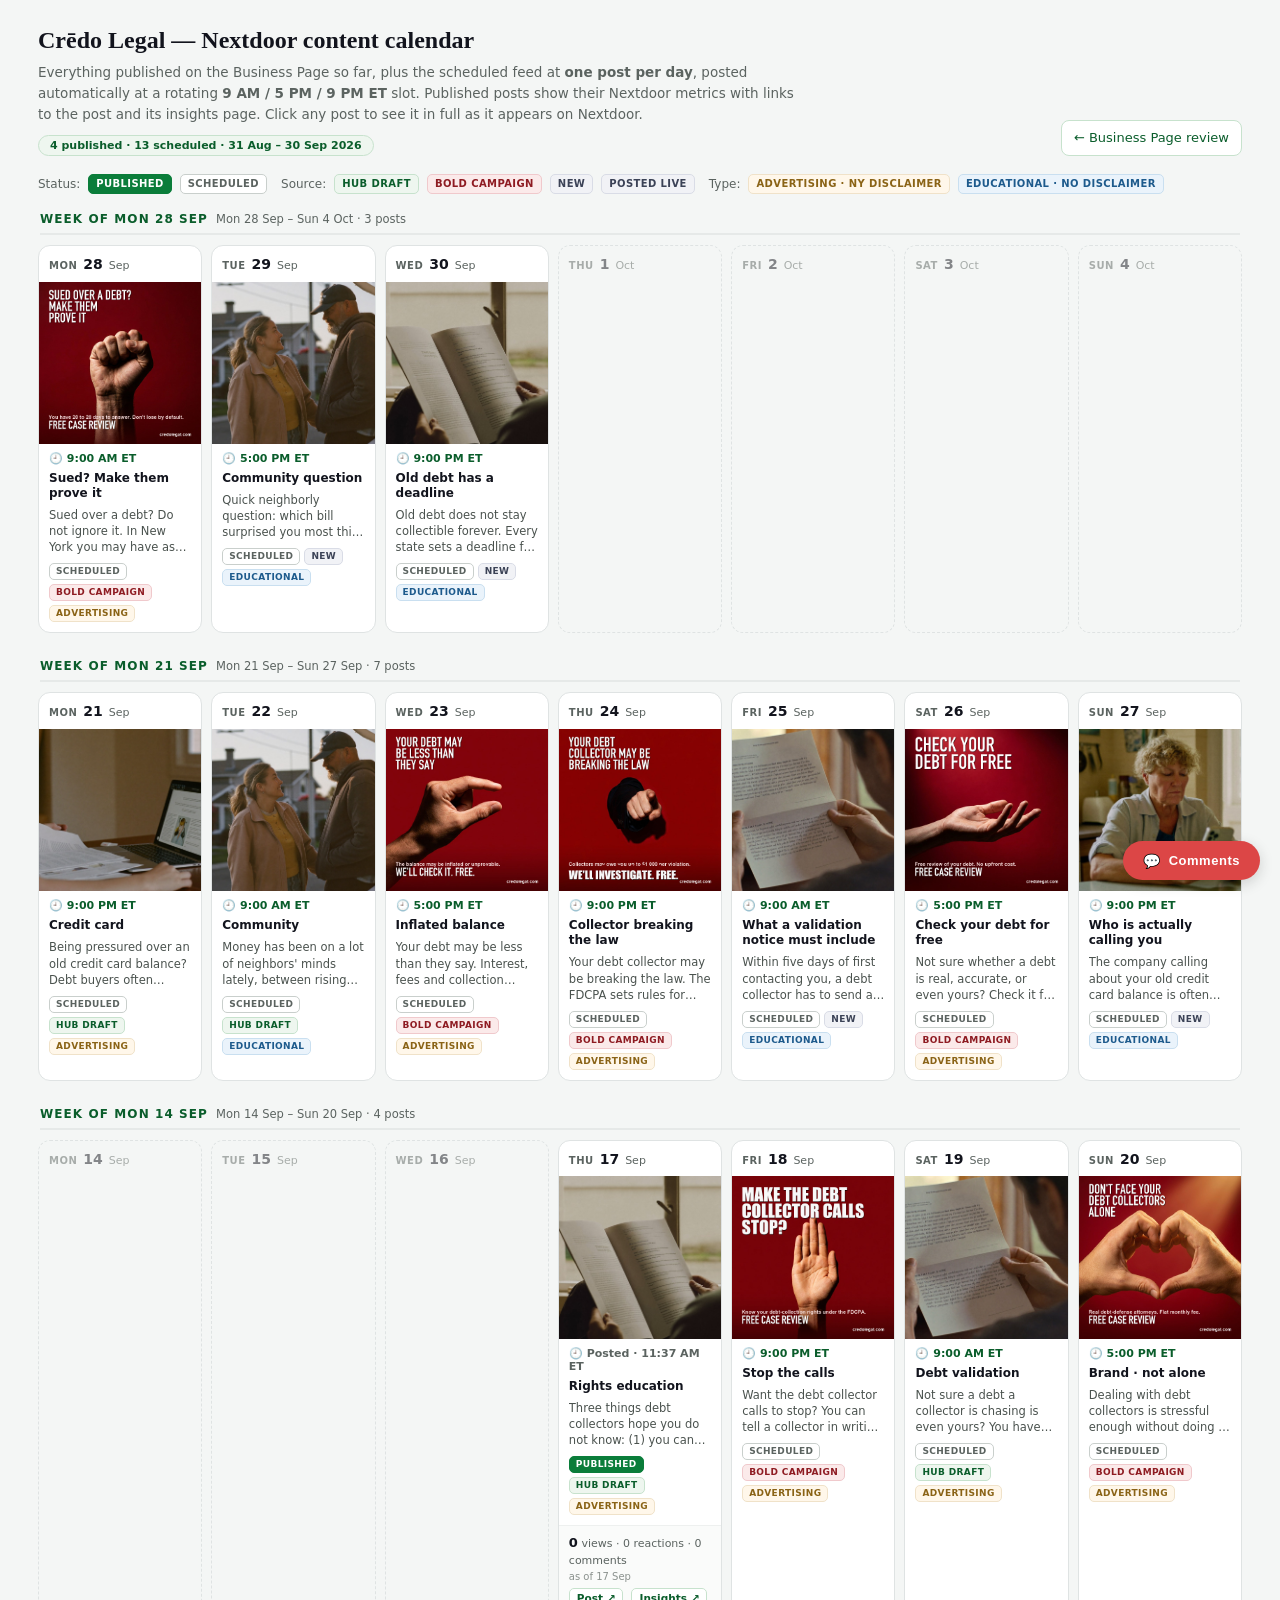
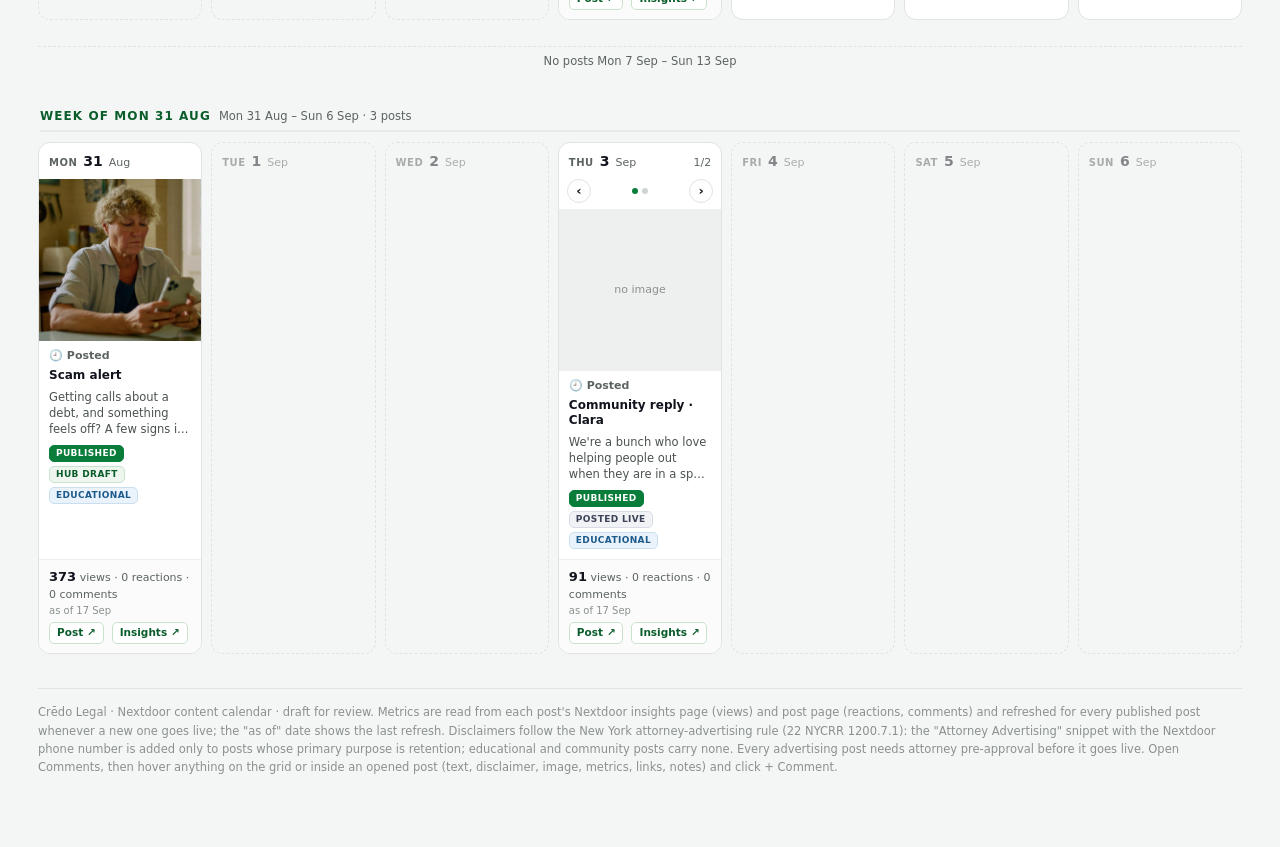
==== calendar.html @ 459166d4 "Sync from credo-private/public/nextdoor-business-page/ @ 5e582cb" ====
<!doctype html><html lang="en"><head><meta charset="utf-8">
<meta name="viewport" content="width=device-width,initial-scale=1">
<meta name="robots" content="noindex">
<title>Crēdo Legal — Nextdoor Content Calendar</title>
<style>
 :root{--green:#0a7d3a;--green2:#0a5d2b;--ink:#12141d;--sec:#5b6360;--line:#dfe3e3;--bg:#f4f6f5;--card:#fff;--soft:#eef6ef;--amber:#c9862b;--red:#8e1b22;
   --body:system-ui,-apple-system,"Segoe UI",Roboto,Arial,sans-serif;--disp:Georgia,"Times New Roman",serif;}
 *{box-sizing:border-box}
 body{margin:0;background:var(--bg);color:var(--ink);font:15px/1.55 var(--body)}
 .page{max-width:1240px;margin:0 auto;padding:26px 18px 70px}
 header.hd{display:flex;gap:18px;align-items:flex-end;flex-wrap:wrap;margin-bottom:18px}
 header.hd h1{font:700 24px/1.2 var(--disp);margin:0}
 header.hd p{color:var(--sec);font-size:13.5px;margin:7px 0 0;line-height:1.55;max-width:760px}
 header.hd .tag{display:inline-block;font:600 11px var(--body);background:var(--soft);color:var(--green2);border:1px solid #c7e2cd;border-radius:20px;padding:3px 11px;margin-top:10px}
 header.hd .back{margin-left:auto;font-size:13px;color:var(--green2);text-decoration:none;border:1px solid #c7e2cd;background:#fff;border-radius:8px;padding:7px 12px;white-space:nowrap}
 header.hd .back:hover{background:var(--soft)}
 .legend{display:flex;gap:14px;flex-wrap:wrap;align-items:center;font-size:12px;color:var(--sec);margin:0 0 18px}
 .legend .grp{display:flex;gap:8px;align-items:center;flex-wrap:wrap}
 .b{display:inline-block;font:600 10px/1 var(--body);letter-spacing:.04em;text-transform:uppercase;border-radius:5px;padding:4px 7px;border:1px solid transparent;white-space:nowrap}
 .b.src-hub{background:var(--soft);color:var(--green2);border-color:#c7e2cd}
 .b.src-bold{background:#fbeaea;color:var(--red);border-color:#f0c9cc}
 .b.src-new{background:#f1f2f6;color:#3b4256;border-color:#d9dce6}
 .b.src-live{background:#f1f2f6;color:#3b4256;border-color:#d9dce6}
 .b.t-ad{background:#fff7ea;color:#8a6316;border-color:#f0e2c9}
 .b.t-edu{background:#eaf3fb;color:#1d5a8c;border-color:#c9dff0}
 .b.st-published{background:var(--green);color:#fff;border-color:var(--green)}
 .b.st-scheduled{background:#fff;color:var(--sec);border-color:#c9cfcc}
 .week{margin-bottom:26px}
 .week h2{font:700 12px var(--body);text-transform:uppercase;letter-spacing:.09em;color:var(--green2);margin:0 2px 10px;padding-bottom:7px;border-bottom:2px solid #e6e9e8}
 .week h2 span{color:var(--sec);font-weight:400;text-transform:none;letter-spacing:0;font-size:11.5px;margin-left:8px}
 .gap{font-size:11.5px;color:var(--sec);text-align:center;padding:6px 0 18px;border-top:1px dashed var(--line);margin:0 0 20px}
 .grid{display:grid;grid-template-columns:repeat(7,minmax(0,1fr));gap:9px}
 .cell{background:var(--card);border:1px solid var(--line);border-radius:12px;overflow:hidden;display:flex;flex-direction:column;min-width:0}
 .cell .day{display:flex;align-items:baseline;gap:6px;padding:8px 10px 6px;font-size:11px;color:var(--sec)}
 .cell .day b{font-size:14px;color:var(--ink);font-variant-numeric:tabular-nums}
 .cell .day .dow{text-transform:uppercase;letter-spacing:.05em;font-weight:700;font-size:10px}
 .cell.empty{background:transparent;border:1px dashed var(--line)}
 .cell.today{border:2px solid var(--green);box-shadow:0 0 0 3px rgba(10,125,58,.12)}
 .cell.today .day .tdy{margin-left:auto;font:700 9px/1 var(--body);letter-spacing:.06em;text-transform:uppercase;color:#fff;background:var(--green);border-radius:4px;padding:3px 5px}
 .cell.today .day .cnt{margin-left:6px!important}
 .cell.empty .day{opacity:.5}
 .item{display:flex;flex-direction:column;cursor:pointer;transition:background .15s;flex:1}
 /* carousel: several posts on one day share a cell, one visible at a time */
 .car{display:flex;flex-direction:column;flex:1;min-width:0}
 .car .item[hidden]{display:none}
 .car-nav{display:flex;align-items:center;justify-content:space-between;gap:6px;padding:0 8px 6px}
 .car-nav button{width:24px;height:24px;border-radius:50%;border:1px solid var(--line);background:#fff;color:var(--ink);font:600 13px/1 var(--body);cursor:pointer;display:grid;place-items:center;padding:0}
 .car-nav button:hover{background:var(--soft);border-color:#c7e2cd}
 .car-nav .dots{display:flex;gap:4px;align-items:center}
 .car-nav .dots i{width:6px;height:6px;border-radius:50%;background:#cfd5d2;display:block;cursor:pointer}
 .car-nav .dots i.on{background:var(--green)}
 .car-nav .cnt{font-size:10px;color:var(--sec);font-variant-numeric:tabular-nums}
 .item:hover{background:#fafcfa}
 .item .thumb{aspect-ratio:1/1;background:#eef0ef;overflow:hidden;display:grid;place-items:center;color:#8a918d;font-size:11px}
 .item .thumb img{width:100%;height:100%;object-fit:cover;display:block}
 .item .body{padding:8px 10px 10px;display:flex;flex-direction:column;gap:6px;flex:1}
 .item .cluster{font:700 12px/1.25 var(--body);color:var(--ink)}
 .item .when{font:600 11px/1.2 var(--body);color:var(--green2);display:flex;align-items:center;gap:4px}
 .item .when.pub{color:var(--sec)}
 .item .pv{font-size:11.5px;line-height:1.4;color:#4a524e;display:-webkit-box;-webkit-line-clamp:3;-webkit-box-orient:vertical;overflow:hidden}
 .item .badges{display:flex;gap:4px;flex-wrap:wrap;padding-top:2px}
 .item .badges .b{padding:3px 6px;font-size:9px;max-width:100%;overflow:hidden;text-overflow:ellipsis}
 .item .stats{margin-top:auto;border-top:1px solid #eef0ef;padding:7px 10px 9px;font-size:11px;line-height:1.5;color:var(--sec);background:#fafbfa}
 .item .stats b{color:var(--ink);font-size:13px}
 .item .stats .asof{font-size:10px;color:#8a918d}
 .item .links{display:flex;gap:8px;margin-top:4px}
 .item .links a{font-size:10.5px;font-weight:600;color:var(--green2);text-decoration:none;border:1px solid #c7e2cd;border-radius:5px;padding:2px 7px;background:#fff}
 .item .links a:hover{background:var(--soft)}
 @media(max-width:980px){.grid{grid-template-columns:repeat(4,minmax(0,1fr))}}
 @media(max-width:640px){.grid{grid-template-columns:repeat(2,minmax(0,1fr))}}
 /* ---- modal ---- */
 .overlay{position:fixed;inset:0;background:rgba(18,20,26,.55);display:none;align-items:flex-start;justify-content:center;z-index:9000;padding:28px 16px;overflow:auto}
 .overlay.on{display:flex}
 .modal{background:#fff;border-radius:14px;max-width:920px;width:100%;box-shadow:0 20px 60px rgba(0,0,0,.3);display:grid;grid-template-columns:minmax(0,1.15fr) minmax(0,.85fr);overflow:hidden}
 @media(max-width:760px){.modal{grid-template-columns:1fr}}
 .modal .mh{grid-column:1/-1;display:flex;align-items:center;gap:8px;flex-wrap:wrap;padding:12px 16px;border-bottom:1px solid var(--line);font-size:13px;color:var(--sec)}
 .modal .mh b{color:var(--ink);font-size:14px}
 .modal .mh .close{margin-left:auto;cursor:pointer;border:none;background:none;font-size:22px;color:var(--sec);line-height:1}
 .post{border-right:1px solid var(--line)}
 @media(max-width:760px){.post{border-right:0;border-bottom:1px solid var(--line)}}
 .post .ph{display:flex;align-items:center;gap:10px;padding:13px 16px 6px}
 .post .pav{width:38px;height:38px;border-radius:10px;background:#fff;border:1px solid #eef0ef;display:grid;place-items:center;overflow:hidden}
 .post .pav img{width:80%}
 .post .pw{line-height:1.25}.post .pw strong{font-size:13.5px}.post .pw small{color:var(--sec);font-size:11.5px;display:block}
 .post .pb{padding:4px 16px 12px;font-size:14px;line-height:1.55;white-space:pre-wrap}
 .post .pb a{color:var(--green2);font-weight:600;word-break:break-all}
 .post .pb .disc{display:block;margin-top:10px;font-size:11px;color:#8a918d}
 .post .pimg{display:block;width:100%;background:#eef0ef}
 .post .pf{display:flex;gap:16px;padding:9px 16px;border-top:1px solid #eef0ef;color:var(--sec);font-size:12.5px}
 .meta{padding:14px 16px 18px;font-size:12.5px;display:flex;flex-direction:column;gap:12px;background:#fafbfa}
 .meta .row{display:grid;grid-template-columns:86px 1fr;gap:8px;align-items:start}
 .meta .l{font:700 10px var(--body);text-transform:uppercase;letter-spacing:.06em;color:var(--sec);padding-top:3px}
 .meta .v{color:var(--ink);line-height:1.5;min-width:0;word-break:break-word}
 .meta .v a{color:var(--green2)}
 .meta .why{font-size:12px;color:var(--sec);line-height:1.5}
 .meta .note{background:#fdf9f1;border:1px solid #f0e2c9;border-left:3px solid var(--amber);border-radius:8px;padding:9px 11px;font-size:12px;color:#6b5426;line-height:1.5}
 .meta .kpi{display:grid;grid-template-columns:repeat(3,1fr);gap:8px}
 .meta .kpi div{background:#fff;border:1px solid var(--line);border-radius:8px;padding:8px 10px;text-align:center}
 .meta .kpi b{display:block;font-size:20px;line-height:1.1;color:var(--ink)}
 .meta .kpi span{font-size:10px;text-transform:uppercase;letter-spacing:.05em;color:var(--sec)}
 .meta .acts{display:flex;gap:8px;margin-top:auto;padding-top:6px;flex-wrap:wrap}
 .btn{font:600 12.5px var(--body);cursor:pointer;border:1px solid var(--line);background:#fff;border-radius:8px;padding:7px 12px;color:var(--ink);text-decoration:none}
 .btn:hover{background:var(--soft)}
 .btn.primary{background:var(--green);color:#fff;border-color:var(--green)}
 .btn.primary:hover{background:var(--green2)}
 footer{margin-top:34px;padding-top:14px;border-top:1px solid var(--line);font-size:11.5px;color:#8a918d;line-height:1.6}
 html[data-review-mode="on"] body{padding-right:340px}
 html[data-review-mode="on"] .overlay{top:46px;right:330px}
 html[data-review-mode="on"] .cell{overflow:visible}
</style></head><body>
<div class="page">

<header class="hd">
  <div>
    <h1 data-comment-target data-comment-id="nd-cal-title">Crēdo Legal — Nextdoor content calendar</h1>
    <p data-comment-target data-comment-id="nd-cal-intro">Everything published on the Business Page so far, plus the scheduled feed at <b>one post per day</b>, posted automatically at a rotating <b>9 AM / 5 PM / 9 PM ET</b> slot. Published posts show their Nextdoor metrics with links to the post and its insights page. Click any post to see it in full as it appears on Nextdoor.</p>
    <span class="tag" id="summary">…</span>
  </div>
  <a class="back" href="index.html">← Business Page review</a>
</header>

<div class="legend" data-comment-target data-comment-id="nd-cal-legend">
  <span class="grp"><span>Status:</span><span class="b st-published">Published</span><span class="b st-scheduled">Scheduled</span></span>
  <span class="grp"><span>Source:</span><span class="b src-hub">Hub draft</span><span class="b src-bold">Bold campaign</span><span class="b src-new">New</span><span class="b src-live">Posted live</span></span>
  <span class="grp"><span>Type:</span><span class="b t-ad">Advertising · NY disclaimer</span><span class="b t-edu">Educational · no disclaimer</span></span>
</div>

<div id="cal"></div>

<footer data-comment-target data-comment-id="nd-cal-footer">
  Crēdo Legal · Nextdoor content calendar · draft for review. Metrics are read from each post's Nextdoor insights page (views) and post page (reactions, comments) and refreshed for every published post whenever a new one goes live; the "as of" date shows the last refresh. Disclaimers follow the New York attorney-advertising rule (22 NYCRR 1200.7.1): the "Attorney Advertising" snippet with the Nextdoor phone number is added only to posts whose primary purpose is retention; educational and community posts carry none. Every advertising post needs attorney pre-approval before it goes live. Open Comments, then hover anything on the grid or inside an opened post (text, disclaimer, image, metrics, links, notes) and click + Comment.
</footer>

</div>

<div class="overlay" id="ov" role="dialog" aria-modal="true">
  <div class="modal" id="modal"></div>
</div>

<!-- Load the data uncached: the browser otherwise keeps serving an old calendar-posts.js after dates or metrics change. -->
<script>document.write('<script src="calendar-posts.js?v='+Date.now()+'"><\/script>');</script>
<script>
(function(){ /* scoped: review-mode.js declares globals (modal, esc, render, …) that would clobber these */
/* Standing disclaimer pieces (brand/ny-attorney-advertising-disclaimer.md; Nextdoor phone) */
var BASE = 'Attorney Advertising. Credo Legal Services, P.C., 1 Liberty Plaza, Suite 401, New York, NY 10006. (646) 350-2650.';
var DRAM = 'Image is a dramatization.';
var PRIOR = 'Prior results do not guarantee a similar outcome.';

var POSTS = window.CREDO_ND_POSTS;
var SRC = {hub:'Hub draft', bold:'Bold campaign', 'new':'New', live:'Posted live'};
var DOW = ['Mon','Tue','Wed','Thu','Fri','Sat','Sun'];
var MON = ['Jan','Feb','Mar','Apr','May','Jun','Jul','Aug','Sep','Oct','Nov','Dec'];

function d(s){var p=s.split('-');return new Date(Date.UTC(+p[0],+p[1]-1,+p[2]));}
function iso(dt){return dt.toISOString().slice(0,10);}
function fmt(dt){return DOW[(dt.getUTCDay()+6)%7]+' '+dt.getUTCDate()+' '+MON[dt.getUTCMonth()];}
function fmtShort(s){var dt=d(s);return dt.getUTCDate()+' '+MON[dt.getUTCMonth()];}
function disclaimer(p){ if(p.type!=='ad') return ''; var s=BASE; if(p.disc.indexOf('dram')>-1) s+=' '+DRAM; if(p.disc.indexOf('prior')>-1) s+=' '+PRIOR; return s; }
function esc(s){return String(s).replace(/[&<>"]/g,function(c){return {'&':'&amp;','<':'&lt;','>':'&gt;','"':'&quot;'}[c];});}
function linkify(s){return esc(s).replace(/(start\.credolegal\.com[\w\/-]*)/g,'<a href="https://$1" target="_blank" rel="noopener">$1</a>');}
/* 'HH:MM' (24h, ET) → '5:00 PM ET' */
function fmtTime(t){ if(!t) return ''; var h=+t.slice(0,2), m=t.slice(3,5); return ((h%12)||12)+':'+m+' '+(h<12?'AM':'PM')+' ET'; }
function whenLabel(p){
  if (p.status==='scheduled') return p.time ? fmtTime(p.time) : 'Time TBD';
  if (p.postedAt) { var et = new Date(p.postedAt).toLocaleTimeString('en-US',{timeZone:'America/New_York',hour:'numeric',minute:'2-digit'}); return 'Posted · '+et+' ET'; }
  return 'Posted';
}
function slug(s){return s.toLowerCase().replace(/[^a-z0-9]+/g,'-').replace(/^-|-$/g,'');}

var byDate = {}; POSTS.forEach(function(p){(byDate[p.date]=byDate[p.date]||[]).push(p);});
var dates = Object.keys(byDate).sort();
var first = d(dates[0]), last = d(dates[dates.length-1]);
var start = new Date(first); start.setUTCDate(start.getUTCDate()-((start.getUTCDay()+6)%7));

var n = new Date(), TODAY = n.getFullYear()+'-'+String(n.getMonth()+1).padStart(2,'0')+'-'+String(n.getDate()).padStart(2,'0');
var nPub = POSTS.filter(function(p){return p.status==='published';}).length;
document.getElementById('summary').textContent = nPub+' published · '+(POSTS.length-nPub)+' scheduled · '+fmtShort(dates[0])+' – '+fmtShort(dates[dates.length-1])+' 2026';

/* ---- Review-widget anchors ----
 * Every element carries a stable data-comment-id built from the post key (date + topic
 * slug), so comments survive reordering and re-renders:
 *   grid item      nd-cal-<key>            + -image | -topic | -text | -badges | -metrics | -links
 *   post modal     nd-post-<key>-<part>    header | author | text | disclaimer | image | metrics |
 *                                          asof | url | insights | topic | source | imgnote | lp |
 *                                          length | why | note | actions
 * The modal is rendered on demand, so after opening it we call window.__rwRefresh (widget
 * re-applies outlines/dots) and window.__rwReveal opens the right post or carousel slide
 * when a comment is clicked in the sidebar. */
function keyOf(p){ return p.date+'-'+slug(p.cluster); }
function A(id){ return ' data-comment-target data-comment-id="'+id+'"'; }
var BY_KEY = {}; POSTS.forEach(function(p){ BY_KEY[keyOf(p)] = p; });

function itemHtml(p){
  var m = p.metrics, k = 'nd-cal-'+keyOf(p);
  return '<div class="item"'+A(k)+' data-key="'+keyOf(p)+'">'+
    '<div class="thumb"'+A(k+'-image')+'>'+(p.img?'<img src="'+p.img+'" alt="" loading="lazy">':'no image')+'</div>'+
    '<div class="body"><div class="when'+(p.status==='published'?' pub':'')+'"'+A(k+'-time')+'>🕘 '+esc(whenLabel(p))+'</div><div class="cluster"'+A(k+'-topic')+'>'+esc(p.cluster)+'</div><div class="pv"'+A(k+'-text')+'>'+esc(p.text)+'</div>'+
    '<div class="badges"'+A(k+'-badges')+'><span class="b st-'+p.status+'">'+p.status+'</span><span class="b src-'+p.src+'">'+SRC[p.src]+'</span><span class="b t-'+p.type+'">'+(p.type==='ad'?'Advertising':'Educational')+'</span></div></div>'+
    (m ? '<div class="stats"><div'+A(k+'-metrics')+'><b>'+m.views+'</b> views · '+m.reactions+' reactions · '+m.comments+' comments<div class="asof">as of '+fmtShort(m.asOf)+'</div></div>'+
         '<div class="links"'+A(k+'-links')+'><a href="'+p.url+'" target="_blank" rel="noopener" onclick="event.stopPropagation()">Post ↗</a><a href="'+p.insights+'" target="_blank" rel="noopener" onclick="event.stopPropagation()">Insights ↗</a></div></div>' : '')+
  '</div>';
}

function setupCarousel(cell, items){
  var idx = 0, dots = cell.querySelectorAll('.car-nav .dots i'), cnt = cell.querySelector('.day .cnt');
  function show(n){
    idx = (n + items.length) % items.length;
    for (var k=0;k<items.length;k++){ items[k].hidden = k!==idx; dots[k].classList.toggle('on', k===idx); }
    cnt.textContent = (idx+1)+'/'+items.length;
  }
  cell.querySelector('.prev').addEventListener('click', function(e){ e.stopPropagation(); show(idx-1); });
  cell.querySelector('.next').addEventListener('click', function(e){ e.stopPropagation(); show(idx+1); });
  for (var k=0;k<dots.length;k++) dots[k].addEventListener('click', (function(n){return function(e){ e.stopPropagation(); show(n); };})(k));
  cell.__show = function(key){ for (var k=0;k<items.length;k++) if (items[k].getAttribute('data-key')===key) show(k); };
  show(0);
}

/* Build chronologically (so gaps are detected), then render latest week first. */
var blocks = [], cur = new Date(start), gapFrom = null;
while (cur <= last) {
  var wkEnd = new Date(cur); wkEnd.setUTCDate(wkEnd.getUTCDate()+6);
  var cnt = 0; for (var i=0;i<7;i++){var t=new Date(cur); t.setUTCDate(t.getUTCDate()+i); cnt += (byDate[iso(t)]||[]).length;}
  if (!cnt) { if (gapFrom===null) gapFrom = new Date(cur); cur.setUTCDate(cur.getUTCDate()+7); continue; }
  if (gapFrom) { var gEnd=new Date(cur); gEnd.setUTCDate(gEnd.getUTCDate()-1); var g=document.createElement('div'); g.className='gap'; g.textContent='No posts '+fmt(gapFrom)+' – '+fmt(gEnd); blocks.push(g); gapFrom=null; }
  var week = document.createElement('div'); week.className='week';
  week.innerHTML = '<h2'+A('nd-cal-week-'+iso(cur))+'>Week of '+fmt(cur)+'<span>'+fmt(cur)+' – '+fmt(wkEnd)+' · '+cnt+' post'+(cnt===1?'':'s')+'</span></h2>';
  var grid = document.createElement('div'); grid.className='grid';
  for (var i=0;i<7;i++){
    var day = new Date(cur); day.setUTCDate(day.getUTCDate()+i);
    var key = iso(day), list = byDate[key]||[];
    var cell = document.createElement('div');
    var isToday = key === TODAY;
    cell.className = 'cell'+(list.length?'':' empty')+(isToday?' today':'');
    var multi = list.length > 1;
    cell.innerHTML = '<div class="day"><span class="dow">'+DOW[i]+'</span><b>'+day.getUTCDate()+'</b><span>'+MON[day.getUTCMonth()]+'</span>'+(isToday?'<span class="tdy">Today</span>':'')+
      (multi?'<span class="cnt" style="margin-left:auto;font-variant-numeric:tabular-nums"></span>':'')+'</div>'+
      (multi ? '<div class="car-nav" data-review-skip><button type="button" class="prev" aria-label="Previous post">‹</button>'+
               '<span class="dots">'+list.map(function(_,k){return '<i data-k="'+k+'"></i>';}).join('')+'</span>'+
               '<button type="button" class="next" aria-label="Next post">›</button></div>' : '')+
      '<div class="car">'+list.map(itemHtml).join('')+'</div>';
    var items = cell.querySelectorAll('.item');
    list.forEach(function(p,ix){ items[ix].addEventListener('click', function(){ open(p); }); });
    if (multi) setupCarousel(cell, items);
    grid.appendChild(cell);
  }
  week.appendChild(grid); blocks.push(week);
  cur.setUTCDate(cur.getUTCDate()+7);
}
var cal = document.getElementById('cal');
blocks.reverse().forEach(function(b){ cal.appendChild(b); });
/* open on today's week so the current post is in view */
var todayCell = cal.querySelector('.cell.today');
if (todayCell && !location.hash) setTimeout(function(){ todayCell.closest('.week').scrollIntoView({block:'start'}); }, 0);

var ov = document.getElementById('ov'), modal = document.getElementById('modal');
function open(p){
  var dsc = disclaimer(p), full = p.text + (dsc ? '\n\n'+dsc : '');
  var isSquare = /1x1/.test(p.img), m = p.metrics, k = 'nd-post-'+keyOf(p);
  function row(part, label, val, cls){ return '<div class="row"'+A(k+'-'+part)+'><span class="l">'+label+'</span><span class="v'+(cls?' '+cls:'')+'">'+val+'</span></div>'; }
  modal.innerHTML =
    '<div class="mh"'+A(k+'-header')+'><b>'+fmt(d(p.date))+' '+d(p.date).getUTCFullYear()+'</b><span class="b st-'+p.status+'">'+p.status+'</span><span class="b src-'+p.src+'">'+SRC[p.src]+'</span><span class="b t-'+p.type+'">'+(p.type==='ad'?'Advertising · NY disclaimer':'Educational · no disclaimer')+'</span><button class="close" aria-label="Close" data-review-skip>×</button></div>'+
    '<div class="post">'+
      '<div class="ph"'+A(k+'-author')+'><span class="pav"><img src="assets/credo-mark.png" alt=""></span><span class="pw"><strong>Credo Legal Services Professional Corporation</strong><small>Business post · '+fmt(d(p.date))+'</small></span></div>'+
      '<div class="pb"><div'+A(k+'-text')+'>'+linkify(p.text)+'</div>'+(dsc?'<span class="disc"'+A(k+'-disclaimer')+'>'+esc(dsc)+'</span>':'')+'</div>'+
      (p.img?'<div'+A(k+'-image')+'><img class="pimg" src="'+p.img+'" alt="" style="aspect-ratio:'+(isSquare?'1/1':'16/9')+';object-fit:cover"></div>':'')+
      '<div class="pf"><span>🏠 Thank</span><span>💬 Reply</span><span>↗ Share</span></div>'+
    '</div>'+
    '<div class="meta">'+
      (m ? '<div class="kpi"'+A(k+'-metrics')+'><div><b>'+m.views+'</b><span>views</span></div><div><b>'+m.reactions+'</b><span>reactions</span></div><div><b>'+m.comments+'</b><span>comments</span></div></div>'+
           row('asof','As of',fmt(d(m.asOf))+' '+d(m.asOf).getUTCFullYear())+
           row('url','Post','<a href="'+p.url+'" target="_blank" rel="noopener">'+esc(p.url.replace('https://',''))+'</a>')+
           row('insights','Insights','<a href="'+p.insights+'" target="_blank" rel="noopener">'+esc(p.insights.replace('https://',''))+'</a>') : '')+
      row('time', p.status==='scheduled'?'Scheduled':'Posted', esc(fmt(d(p.date))+' '+d(p.date).getUTCFullYear()+' · '+(p.status==='scheduled'?fmtTime(p.time):whenLabel(p).replace('Posted · ',''))))+
      row('topic','Topic',esc(p.cluster))+
      row('source','Source',SRC[p.src])+
      row('imgnote','Image',esc(p.imgNote))+
      (p.lp?row('lp','Landing page','<a href="'+p.lp+'" target="_blank" rel="noopener">'+esc(p.lp.replace('https://',''))+'</a>'):'')+
      row('length','Length',full.length+' characters'+(dsc?' incl. disclaimer':''))+
      row('why','Disclaimer',esc(p.why),'why')+
      (p.note?'<div class="note"'+A(k+'-note')+'>'+esc(p.note)+'</div>':'')+
      '<div class="acts" data-review-skip><button class="btn primary" id="copy">Copy post text</button>'+
      (m?'<a class="btn" href="'+p.url+'" target="_blank" rel="noopener">Open post ↗</a><a class="btn" href="'+p.insights+'" target="_blank" rel="noopener">Open insights ↗</a>':'')+
      '<button class="btn" id="cls">Close</button></div>'+
    '</div>';
  ov.classList.add('on');
  modal.querySelector('.close').onclick = close; modal.querySelector('#cls').onclick = close;
  modal.querySelector('#copy').onclick = function(){ navigator.clipboard.writeText(full).then(function(){ var b=modal.querySelector('#copy'); b.textContent='Copied'; setTimeout(function(){b.textContent='Copy post text';},1400); }); };
  if (window.__rwRefresh) window.__rwRefresh();
}
function close(){ ov.classList.remove('on'); }
ov.addEventListener('click', function(e){ if(e.target===ov) close(); });

/* Sidebar → element: open the post modal for nd-post-* anchors, flip the carousel for nd-cal-* anchors. */
window.__rwReveal = function(anchor){
  var sel = '[data-comment-id="'+(window.CSS&&CSS.escape?CSS.escape(anchor):anchor)+'"]';
  var mp = /^nd-post-(\d{4}-\d{2}-\d{2}-[a-z0-9-]+?)-(header|author|text|disclaimer|image|metrics|asof|url|insights|time|topic|source|imgnote|lp|length|why|note)$/.exec(anchor);
  if (mp && BY_KEY[mp[1]]) { open(BY_KEY[mp[1]]); return modal.querySelector(sel); }
  close();
  var el = document.querySelector(sel);
  if (el) { var item = el.closest('.item'), cell = el.closest('.cell'); if (item && cell && cell.__show) cell.__show(item.getAttribute('data-key')); }
  return el;
};
document.addEventListener('keydown', function(e){ if(e.key==='Escape' && !document.querySelector('.review-modal-overlay')) close(); });
})();
</script>
<script src="review.config.js"></script>
<script src="review-bootstrap.js"></script>
</body></html>
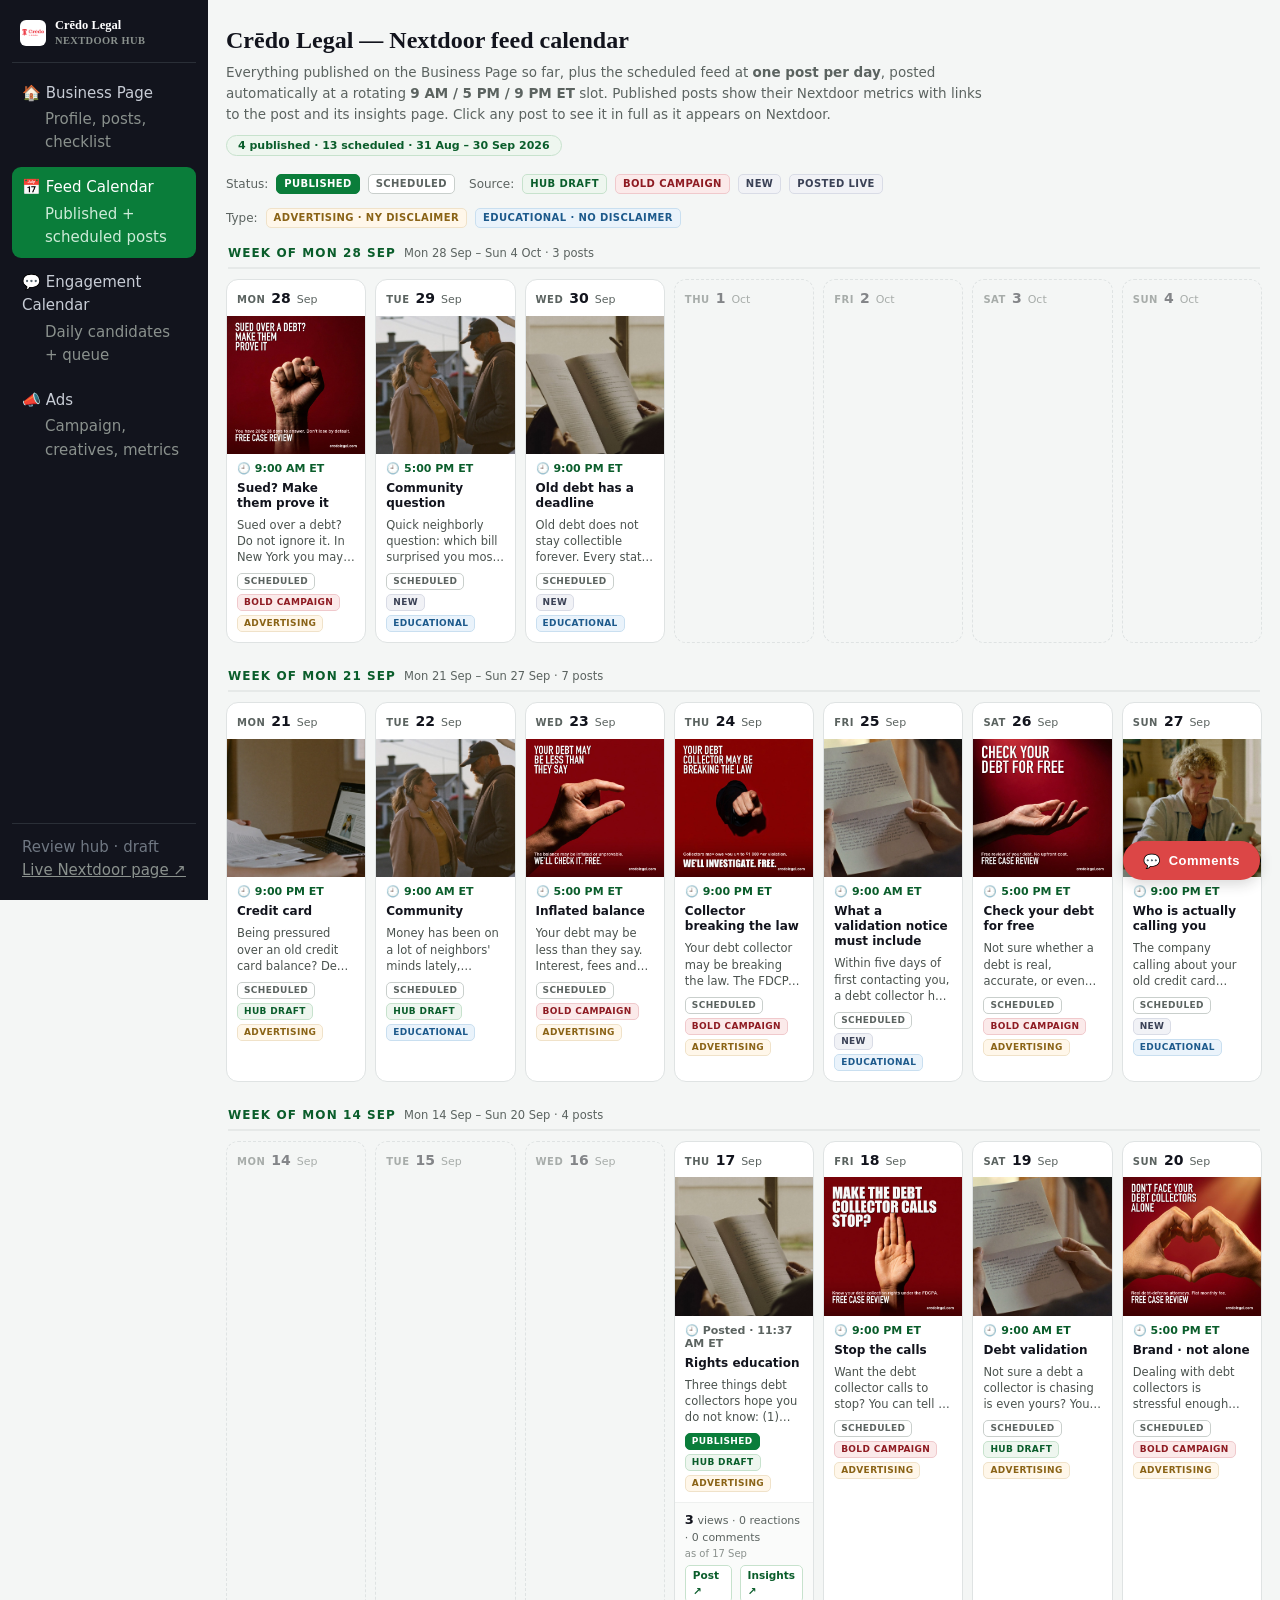
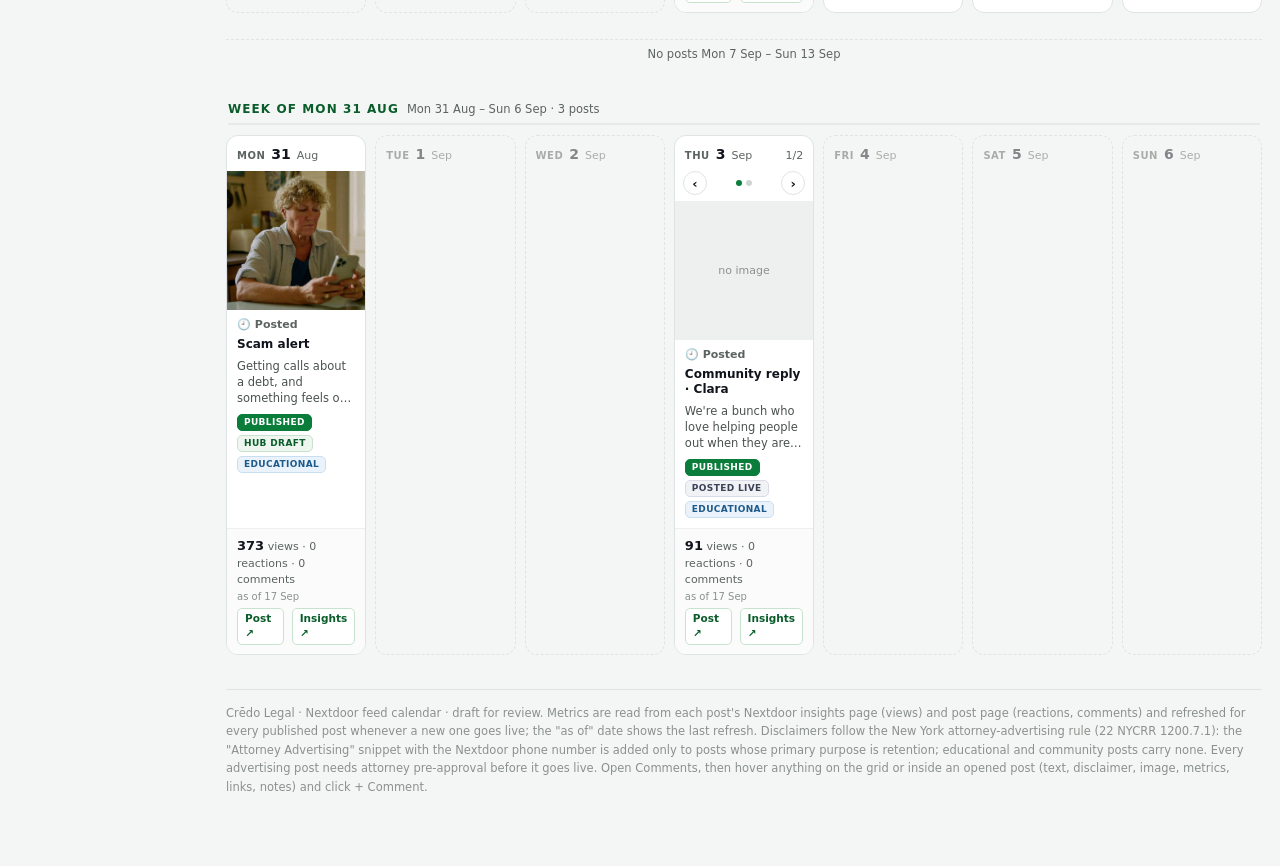
==== commit 14eb74f2: "Sync from credo-private/public/nextdoor-business-page/ @ 02d41c4" ====
--- a/calendar.html
+++ b/calendar.html
@@ -1,7 +1,7 @@
 <!doctype html><html lang="en"><head><meta charset="utf-8">
 <meta name="viewport" content="width=device-width,initial-scale=1">
 <meta name="robots" content="noindex">
-<title>Crēdo Legal — Nextdoor Content Calendar</title>
+<title>Crēdo Legal — Nextdoor Feed Calendar</title>
 <style>
  :root{--green:#0a7d3a;--green2:#0a5d2b;--ink:#12141d;--sec:#5b6360;--line:#dfe3e3;--bg:#f4f6f5;--card:#fff;--soft:#eef6ef;--amber:#c9862b;--red:#8e1b22;
    --body:system-ui,-apple-system,"Segoe UI",Roboto,Arial,sans-serif;--disp:Georgia,"Times New Roman",serif;}
@@ -12,8 +12,6 @@
  header.hd h1{font:700 24px/1.2 var(--disp);margin:0}
  header.hd p{color:var(--sec);font-size:13.5px;margin:7px 0 0;line-height:1.55;max-width:760px}
  header.hd .tag{display:inline-block;font:600 11px var(--body);background:var(--soft);color:var(--green2);border:1px solid #c7e2cd;border-radius:20px;padding:3px 11px;margin-top:10px}
- header.hd .back{margin-left:auto;font-size:13px;color:var(--green2);text-decoration:none;border:1px solid #c7e2cd;background:#fff;border-radius:8px;padding:7px 12px;white-space:nowrap}
- header.hd .back:hover{background:var(--soft)}
  .legend{display:flex;gap:14px;flex-wrap:wrap;align-items:center;font-size:12px;color:var(--sec);margin:0 0 18px}
  .legend .grp{display:flex;gap:8px;align-items:center;flex-wrap:wrap}
  .b{display:inline-block;font:600 10px/1 var(--body);letter-spacing:.04em;text-transform:uppercase;border-radius:5px;padding:4px 7px;border:1px solid transparent;white-space:nowrap}
@@ -108,15 +106,15 @@
  html[data-review-mode="on"] .overlay{top:46px;right:330px}
  html[data-review-mode="on"] .cell{overflow:visible}
 </style></head><body>
+<script src="hub-nav.js" data-page="feed"></script>
 <div class="page">
 
 <header class="hd">
   <div>
-    <h1 data-comment-target data-comment-id="nd-cal-title">Crēdo Legal — Nextdoor content calendar</h1>
+    <h1 data-comment-target data-comment-id="nd-cal-title">Crēdo Legal — Nextdoor feed calendar</h1>
     <p data-comment-target data-comment-id="nd-cal-intro">Everything published on the Business Page so far, plus the scheduled feed at <b>one post per day</b>, posted automatically at a rotating <b>9 AM / 5 PM / 9 PM ET</b> slot. Published posts show their Nextdoor metrics with links to the post and its insights page. Click any post to see it in full as it appears on Nextdoor.</p>
     <span class="tag" id="summary">…</span>
   </div>
-  <a class="back" href="index.html">← Business Page review</a>
 </header>
 
 <div class="legend" data-comment-target data-comment-id="nd-cal-legend">
@@ -128,7 +126,7 @@
 <div id="cal"></div>
 
 <footer data-comment-target data-comment-id="nd-cal-footer">
-  Crēdo Legal · Nextdoor content calendar · draft for review. Metrics are read from each post's Nextdoor insights page (views) and post page (reactions, comments) and refreshed for every published post whenever a new one goes live; the "as of" date shows the last refresh. Disclaimers follow the New York attorney-advertising rule (22 NYCRR 1200.7.1): the "Attorney Advertising" snippet with the Nextdoor phone number is added only to posts whose primary purpose is retention; educational and community posts carry none. Every advertising post needs attorney pre-approval before it goes live. Open Comments, then hover anything on the grid or inside an opened post (text, disclaimer, image, metrics, links, notes) and click + Comment.
+  Crēdo Legal · Nextdoor feed calendar · draft for review. Metrics are read from each post's Nextdoor insights page (views) and post page (reactions, comments) and refreshed for every published post whenever a new one goes live; the "as of" date shows the last refresh. Disclaimers follow the New York attorney-advertising rule (22 NYCRR 1200.7.1): the "Attorney Advertising" snippet with the Nextdoor phone number is added only to posts whose primary purpose is retention; educational and community posts carry none. Every advertising post needs attorney pre-approval before it goes live. Open Comments, then hover anything on the grid or inside an opened post (text, disclaimer, image, metrics, links, notes) and click + Comment.
 </footer>
 
 </div>
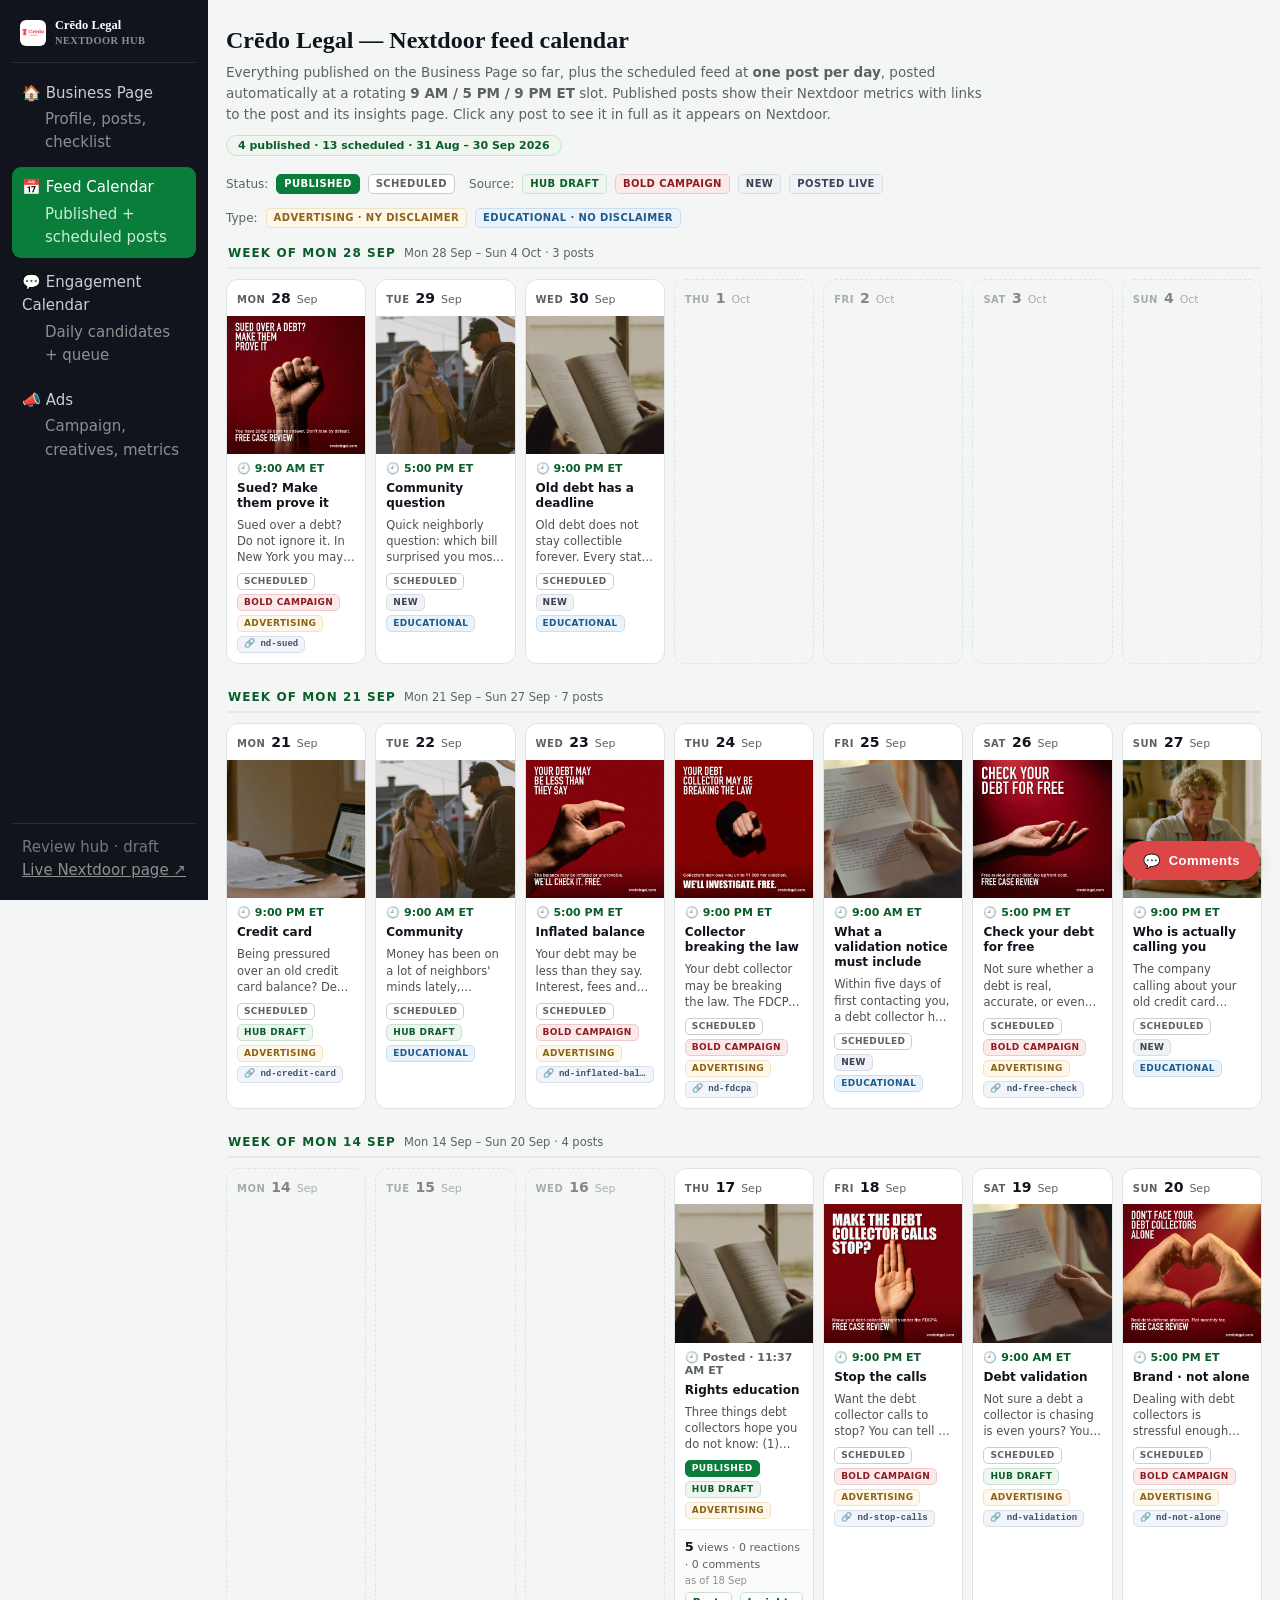
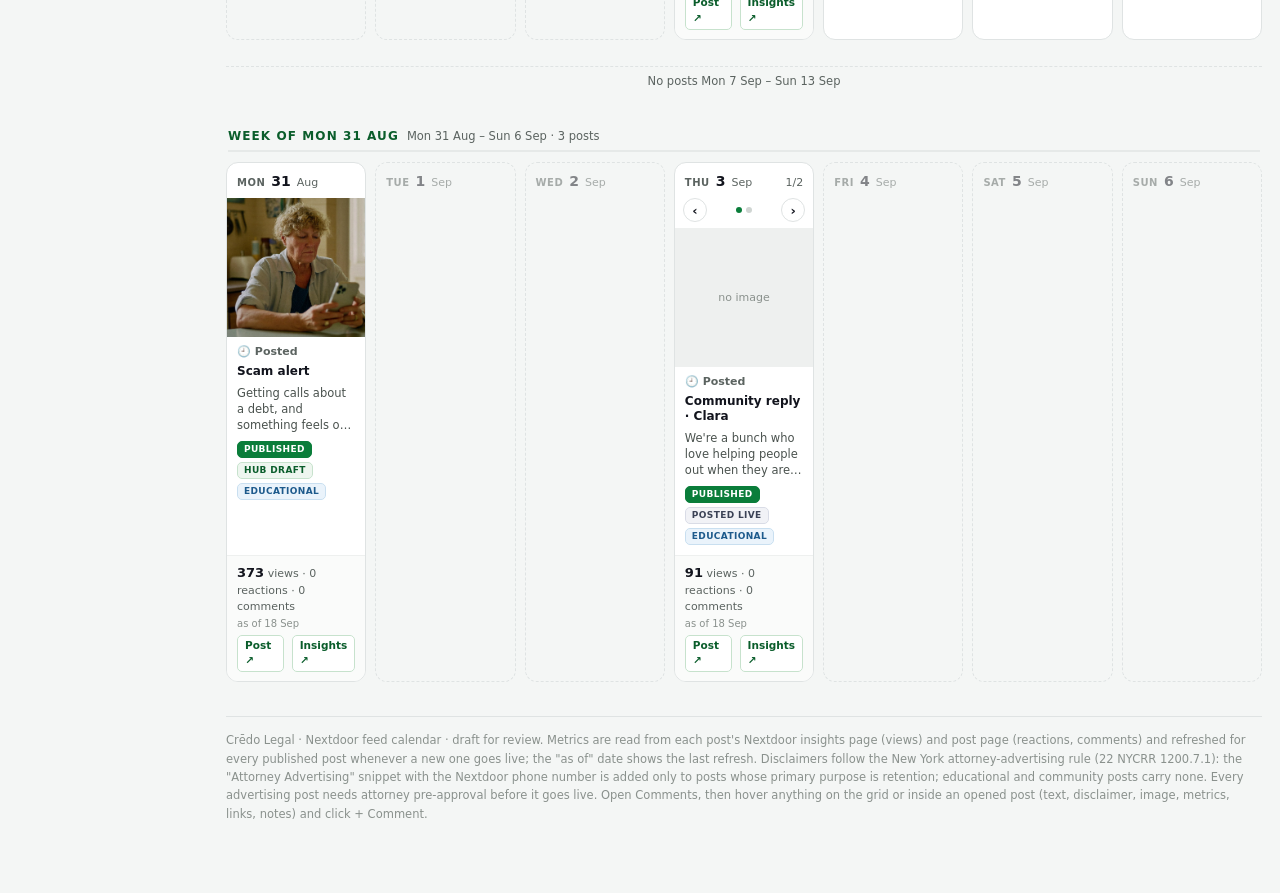
==== commit 23284f2d: "Sync from credo-private/public/nextdoor-business-page/ @ 2b8984d" ====
--- a/calendar.html
+++ b/calendar.html
@@ -23,6 +23,7 @@
  .b.t-edu{background:#eaf3fb;color:#1d5a8c;border-color:#c9dff0}
  .b.st-published{background:var(--green);color:#fff;border-color:var(--green)}
  .b.st-scheduled{background:#fff;color:var(--sec);border-color:#c9cfcc}
+ .b.lnk{background:#f1f4f9;color:#3d4f6b;border-color:#d7dfea;text-transform:none;letter-spacing:0;font-family:ui-monospace,SFMono-Regular,Menlo,monospace}
  .week{margin-bottom:26px}
  .week h2{font:700 12px var(--body);text-transform:uppercase;letter-spacing:.09em;color:var(--green2);margin:0 2px 10px;padding-bottom:7px;border-bottom:2px solid #e6e9e8}
  .week h2 span{color:var(--sec);font-weight:400;text-transform:none;letter-spacing:0;font-size:11.5px;margin-left:8px}
@@ -155,7 +156,7 @@
 function fmtShort(s){var dt=d(s);return dt.getUTCDate()+' '+MON[dt.getUTCMonth()];}
 function disclaimer(p){ if(p.type!=='ad') return ''; var s=BASE; if(p.disc.indexOf('dram')>-1) s+=' '+DRAM; if(p.disc.indexOf('prior')>-1) s+=' '+PRIOR; return s; }
 function esc(s){return String(s).replace(/[&<>"]/g,function(c){return {'&':'&amp;','<':'&lt;','>':'&gt;','"':'&quot;'}[c];});}
-function linkify(s){return esc(s).replace(/(start\.credolegal\.com[\w\/-]*)/g,'<a href="https://$1" target="_blank" rel="noopener">$1</a>');}
+function linkify(s){return esc(s).replace(/((?:start\.credolegal\.com|credolegal\.s\.gy)[\w\/-]*)/g,'<a href="https://$1" target="_blank" rel="noopener">$1</a>');}
 /* 'HH:MM' (24h, ET) → '5:00 PM ET' */
 function fmtTime(t){ if(!t) return ''; var h=+t.slice(0,2), m=t.slice(3,5); return ((h%12)||12)+':'+m+' '+(h<12?'AM':'PM')+' ET'; }
 function whenLabel(p){
@@ -185,16 +186,20 @@
  * re-applies outlines/dots) and window.__rwReveal opens the right post or carousel slide
  * when a comment is clicked in the sidebar. */
 function keyOf(p){ return p.date+'-'+slug(p.cluster); }
+/* Tracked short link for one channel. p.short is keyed by channel ('nextdoor', later
+ * 'linkedin', 'facebook', ...), so other networks reuse this shape with no schema change. */
+function shortOf(p, ch){ return (p.short && p.short[ch || 'nextdoor']) || null; }
 function A(id){ return ' data-comment-target data-comment-id="'+id+'"'; }
 var BY_KEY = {}; POSTS.forEach(function(p){ BY_KEY[keyOf(p)] = p; });
 
 function itemHtml(p){
-  var m = p.metrics, k = 'nd-cal-'+keyOf(p);
+  var m = p.metrics, sh = shortOf(p), k = 'nd-cal-'+keyOf(p);
   return '<div class="item"'+A(k)+' data-key="'+keyOf(p)+'">'+
     '<div class="thumb"'+A(k+'-image')+'>'+(p.img?'<img src="'+p.img+'" alt="" loading="lazy">':'no image')+'</div>'+
     '<div class="body"><div class="when'+(p.status==='published'?' pub':'')+'"'+A(k+'-time')+'>🕘 '+esc(whenLabel(p))+'</div><div class="cluster"'+A(k+'-topic')+'>'+esc(p.cluster)+'</div><div class="pv"'+A(k+'-text')+'>'+esc(p.text)+'</div>'+
-    '<div class="badges"'+A(k+'-badges')+'><span class="b st-'+p.status+'">'+p.status+'</span><span class="b src-'+p.src+'">'+SRC[p.src]+'</span><span class="b t-'+p.type+'">'+(p.type==='ad'?'Advertising':'Educational')+'</span></div></div>'+
-    (m ? '<div class="stats"><div'+A(k+'-metrics')+'><b>'+m.views+'</b> views · '+m.reactions+' reactions · '+m.comments+' comments<div class="asof">as of '+fmtShort(m.asOf)+'</div></div>'+
+    '<div class="badges"'+A(k+'-badges')+'><span class="b st-'+p.status+'">'+p.status+'</span><span class="b src-'+p.src+'">'+SRC[p.src]+'</span><span class="b t-'+p.type+'">'+(p.type==='ad'?'Advertising':'Educational')+'</span>'+
+    (sh?'<span class="b lnk"'+A(k+'-short')+'>🔗 '+esc(sh.url.replace(/^https:\/\/[^/]+\//,''))+'</span>':'')+'</div></div>'+
+    (m ? '<div class="stats"><div'+A(k+'-metrics')+'><b>'+m.views+'</b> views · '+m.reactions+' reactions · '+m.comments+' comments'+(sh&&sh.asOf?' · <b>'+sh.clicks+'</b> clicks':'')+'<div class="asof">as of '+fmtShort(m.asOf)+'</div></div>'+
          '<div class="links"'+A(k+'-links')+'><a href="'+p.url+'" target="_blank" rel="noopener" onclick="event.stopPropagation()">Post ↗</a><a href="'+p.insights+'" target="_blank" rel="noopener" onclick="event.stopPropagation()">Insights ↗</a></div></div>' : '')+
   '</div>';
 }
@@ -253,7 +258,7 @@
 var ov = document.getElementById('ov'), modal = document.getElementById('modal');
 function open(p){
   var dsc = disclaimer(p), full = p.text + (dsc ? '\n\n'+dsc : '');
-  var isSquare = /1x1/.test(p.img), m = p.metrics, k = 'nd-post-'+keyOf(p);
+  var isSquare = /1x1/.test(p.img), m = p.metrics, sh = shortOf(p), k = 'nd-post-'+keyOf(p);
   function row(part, label, val, cls){ return '<div class="row"'+A(k+'-'+part)+'><span class="l">'+label+'</span><span class="v'+(cls?' '+cls:'')+'">'+val+'</span></div>'; }
   modal.innerHTML =
     '<div class="mh"'+A(k+'-header')+'><b>'+fmt(d(p.date))+' '+d(p.date).getUTCFullYear()+'</b><span class="b st-'+p.status+'">'+p.status+'</span><span class="b src-'+p.src+'">'+SRC[p.src]+'</span><span class="b t-'+p.type+'">'+(p.type==='ad'?'Advertising · NY disclaimer':'Educational · no disclaimer')+'</span><button class="close" aria-label="Close" data-review-skip>×</button></div>'+
@@ -272,6 +277,7 @@
       row('topic','Topic',esc(p.cluster))+
       row('source','Source',SRC[p.src])+
       row('imgnote','Image',esc(p.imgNote))+
+      (sh?row('short','Short link','<a href="'+sh.url+'" target="_blank" rel="noopener">'+esc(sh.url.replace('https://',''))+'</a> · '+(sh.asOf?'<b>'+sh.clicks+'</b> clicks as of '+fmt(d(sh.asOf)):'no clicks recorded yet')):'')+
       (p.lp?row('lp','Landing page','<a href="'+p.lp+'" target="_blank" rel="noopener">'+esc(p.lp.replace('https://',''))+'</a>'):'')+
       row('length','Length',full.length+' characters'+(dsc?' incl. disclaimer':''))+
       row('why','Disclaimer',esc(p.why),'why')+
@@ -291,7 +297,7 @@
 /* Sidebar → element: open the post modal for nd-post-* anchors, flip the carousel for nd-cal-* anchors. */
 window.__rwReveal = function(anchor){
   var sel = '[data-comment-id="'+(window.CSS&&CSS.escape?CSS.escape(anchor):anchor)+'"]';
-  var mp = /^nd-post-(\d{4}-\d{2}-\d{2}-[a-z0-9-]+?)-(header|author|text|disclaimer|image|metrics|asof|url|insights|time|topic|source|imgnote|lp|length|why|note)$/.exec(anchor);
+  var mp = /^nd-post-(\d{4}-\d{2}-\d{2}-[a-z0-9-]+?)-(header|author|text|disclaimer|image|metrics|asof|url|insights|time|topic|source|imgnote|short|lp|length|why|note)$/.exec(anchor);
   if (mp && BY_KEY[mp[1]]) { open(BY_KEY[mp[1]]); return modal.querySelector(sel); }
   close();
   var el = document.querySelector(sel);
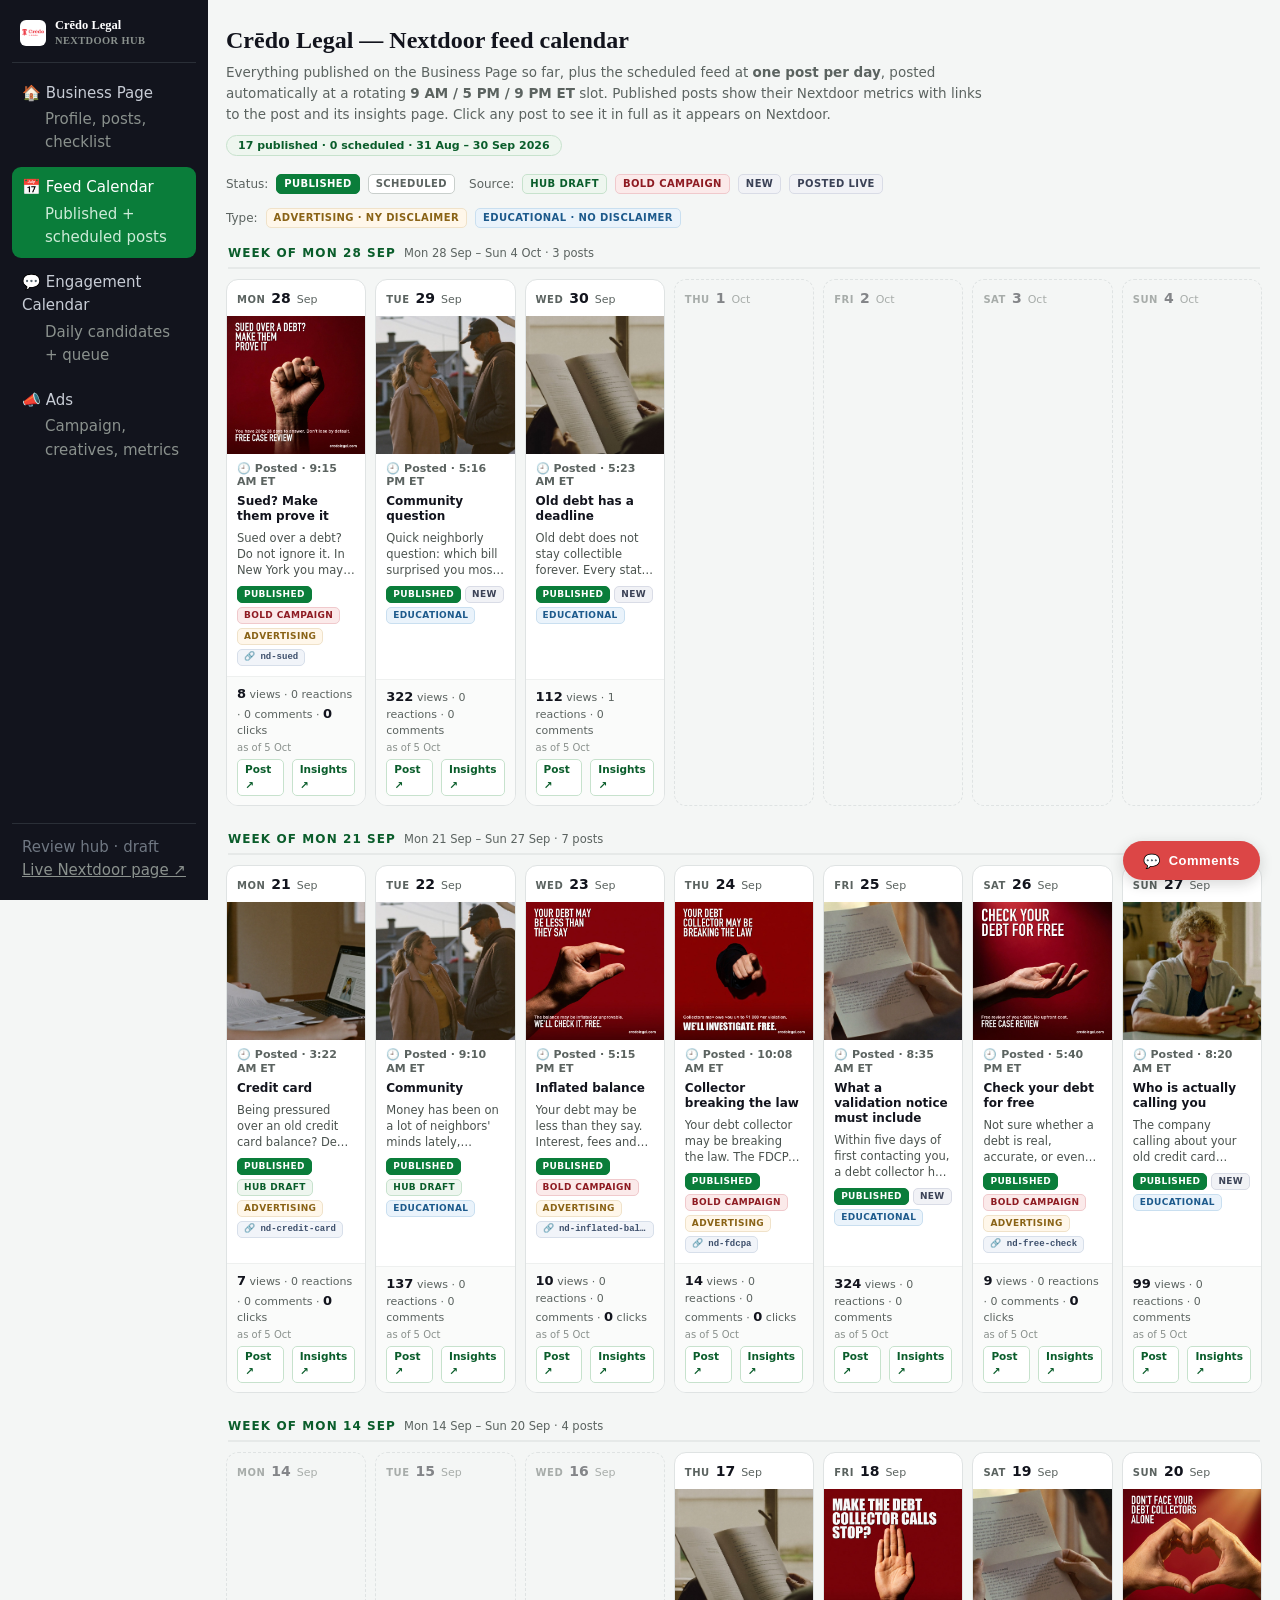
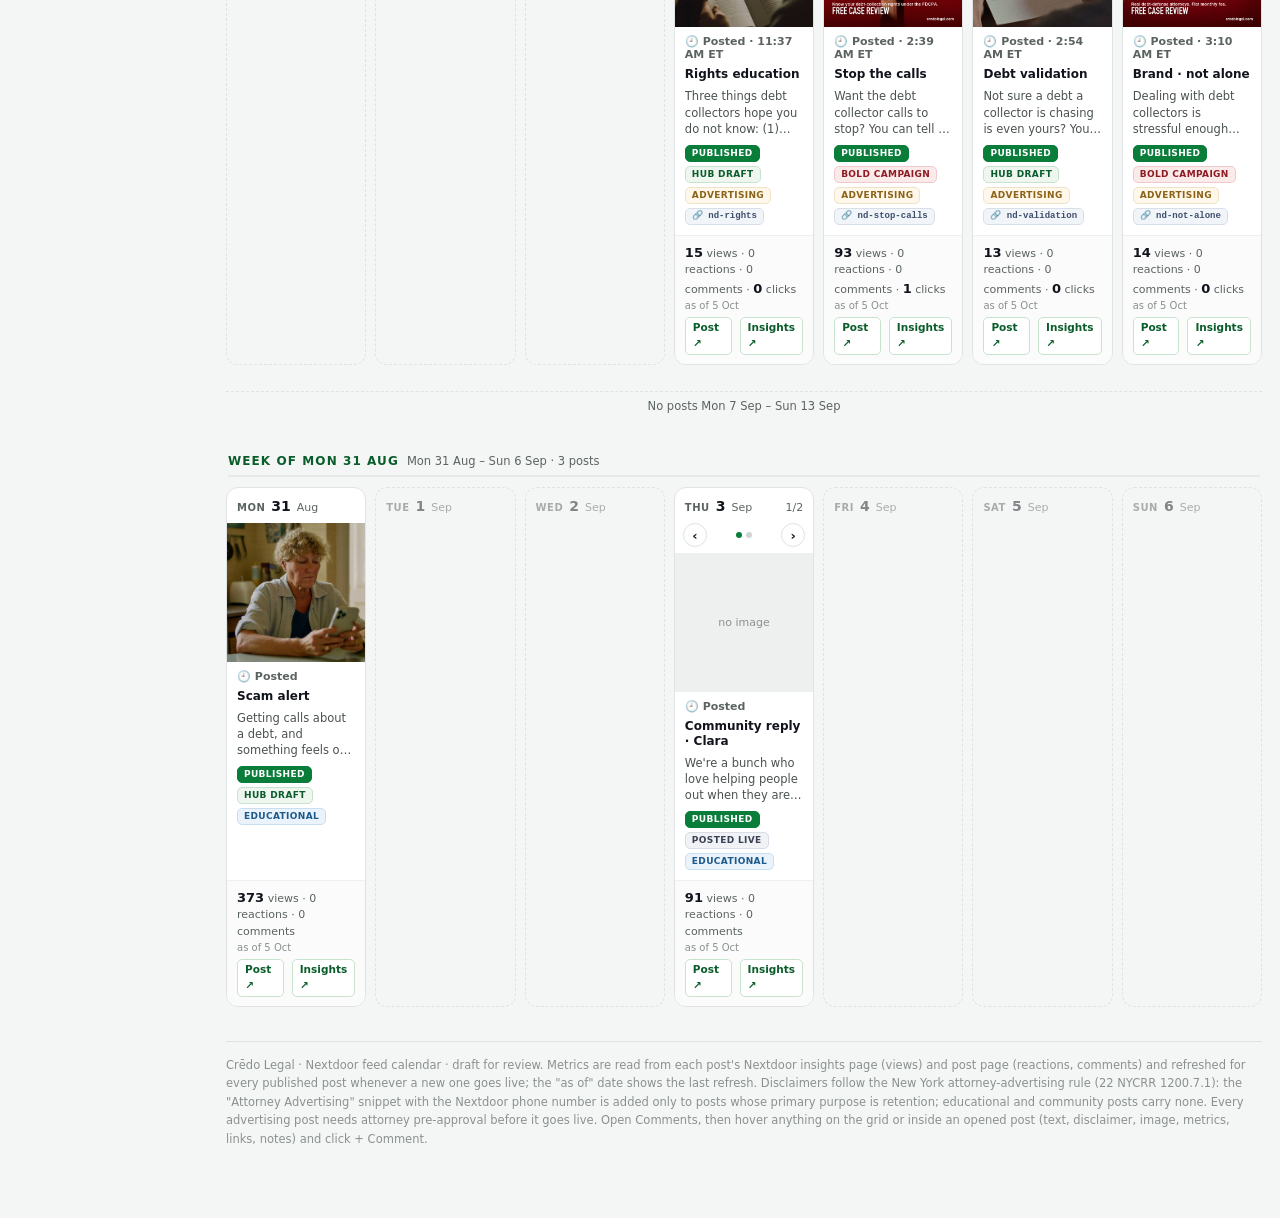
==== commit 78e2a6ad: "Sync from credo-private/public/nextdoor-business-page/ @ 504567a" ====
--- a/calendar.html
+++ b/calendar.html
@@ -146,7 +146,7 @@
 var PRIOR = 'Prior results do not guarantee a similar outcome.';
 
 var POSTS = window.CREDO_ND_POSTS;
-var SRC = {hub:'Hub draft', bold:'Bold campaign', 'new':'New', live:'Posted live'};
+var SRC = {hub:'Hub draft', bold:'Bold campaign', 'new':'New', live:'Posted live', v2:'Organic v2 (Marketing Hub)'};
 var DOW = ['Mon','Tue','Wed','Thu','Fri','Sat','Sun'];
 var MON = ['Jan','Feb','Mar','Apr','May','Jun','Jul','Aug','Sep','Oct','Nov','Dec'];
 
